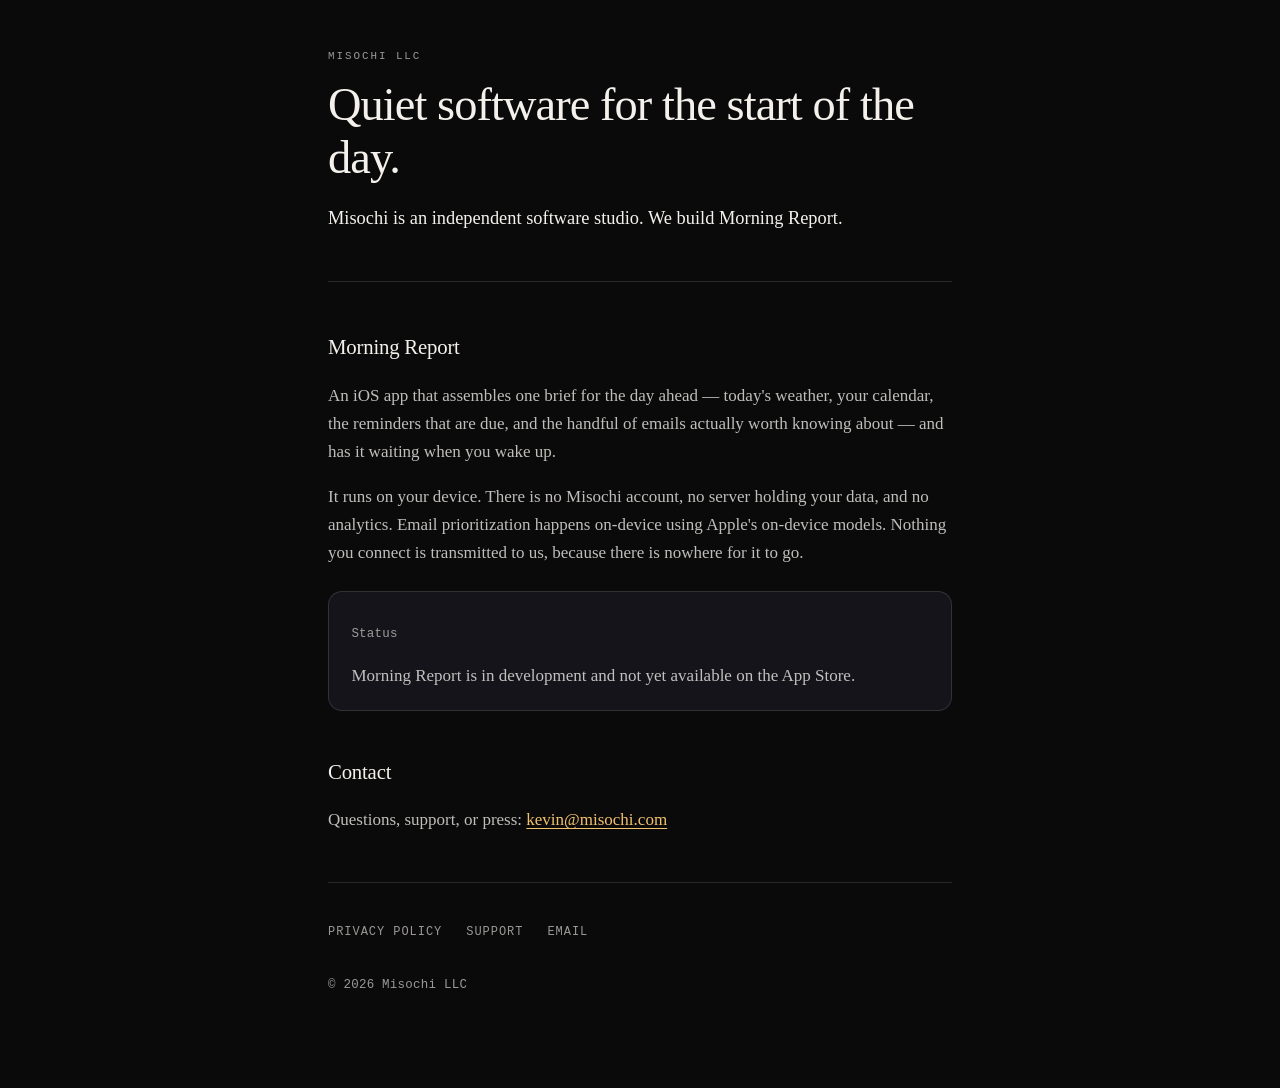
==== index.html @ 2ff9e0fa "Add misochi.com: landing, privacy policy, and support pages Static site for Misochi LLC. No build st" ====
<!doctype html>
<html lang="en">
<head>
<meta charset="utf-8">
<meta name="viewport" content="width=device-width, initial-scale=1">
<title>Misochi</title>
<meta name="description" content="Misochi builds Morning Report, an iOS app that turns your calendar, reminders, inbox, and weather into a single morning brief.">
<link rel="stylesheet" href="/style.css">
</head>
<body>
<div class="wrap">

  <p class="eyebrow">Misochi LLC</p>
  <h1>Quiet software for the start of the day.</h1>

  <p class="lede">Misochi is an independent software studio. We build Morning Report.</p>

  <hr>

  <h2>Morning Report</h2>

  <p>An iOS app that assembles one brief for the day ahead — today's weather, your calendar, the reminders that are due, and the handful of emails actually worth knowing about — and has it waiting when you wake up.</p>

  <p>It runs on your device. There is no Misochi account, no server holding your data, and no analytics. Email prioritization happens on-device using Apple's on-device models. Nothing you connect is transmitted to us, because there is nowhere for it to go.</p>

  <div class="card">
    <p class="meta">Status</p>
    <p>Morning Report is in development and not yet available on the App Store.</p>
  </div>

  <h2>Contact</h2>

  <p>Questions, support, or press: <a href="mailto:kevin@misochi.com">kevin@misochi.com</a></p>

  <nav class="site">
    <a href="/privacy">Privacy Policy</a>
    <a href="/support">Support</a>
    <a href="mailto:kevin@misochi.com">Email</a>
  </nav>

  <footer>
    <p class="meta">&copy; 2026 Misochi LLC</p>
  </footer>

</div>
</body>
</html>
---- style.css ----
/* Shared styles for misochi.com — mirrors the Morning Report app palette.
   Text opacities follow the WCAG AA audit in issue #29: every text tone
   clears 4.5:1 against the background. */

:root {
  --bg: #0a0a0b;
  --surface: #14141a;
  --text: #f4f1ec;
  --text2: rgba(244, 241, 236, 0.78);
  --text3: rgba(244, 241, 236, 0.62);
  --amber: #f2c16d;
  --hairline: rgba(255, 255, 255, 0.12);
  --measure: 42rem;
}

* { box-sizing: border-box; }

body {
  margin: 0;
  background: var(--bg);
  color: var(--text);
  font-family: ui-serif, Georgia, "Times New Roman", serif;
  font-size: 17px;
  line-height: 1.65;
  -webkit-text-size-adjust: 100%;
}

.wrap {
  max-width: var(--measure);
  margin: 0 auto;
  padding: 3rem 1.5rem 5rem;
}

.eyebrow {
  font-family: ui-monospace, SFMono-Regular, Menlo, monospace;
  font-size: 0.68rem;
  letter-spacing: 0.18em;
  text-transform: uppercase;
  color: var(--text3);
  margin: 0 0 0.75rem;
}

h1 {
  font-size: clamp(2rem, 6vw, 2.9rem);
  font-weight: 300;
  letter-spacing: -0.02em;
  line-height: 1.15;
  margin: 0 0 1rem;
}

h2 {
  font-size: 1.3rem;
  font-weight: 500;
  letter-spacing: -0.01em;
  margin: 2.75rem 0 0.75rem;
}

h3 {
  font-size: 1.05rem;
  font-weight: 500;
  margin: 1.75rem 0 0.5rem;
}

p, li { color: var(--text2); }
li { margin-bottom: 0.4rem; }

a { color: var(--amber); text-decoration: underline; text-underline-offset: 0.2em; }
a:hover { text-decoration-thickness: 2px; }

strong { color: var(--text); font-weight: 600; }

hr {
  border: 0;
  border-top: 1px solid var(--hairline);
  margin: 3rem 0;
}

.lede { font-size: 1.15rem; color: var(--text); }

.meta {
  font-family: ui-monospace, SFMono-Regular, Menlo, monospace;
  font-size: 0.78rem;
  color: var(--text3);
  letter-spacing: 0.02em;
}

.card {
  background: var(--surface);
  border: 1px solid var(--hairline);
  border-radius: 14px;
  padding: 1.25rem 1.4rem;
  margin: 1.5rem 0;
}

.card p:last-child, .card ul:last-child { margin-bottom: 0; }

nav.site {
  display: flex;
  gap: 1.5rem;
  flex-wrap: wrap;
  padding-top: 2.5rem;
  margin-top: 3rem;
  border-top: 1px solid var(--hairline);
  font-family: ui-monospace, SFMono-Regular, Menlo, monospace;
  font-size: 0.75rem;
  letter-spacing: 0.08em;
  text-transform: uppercase;
}

nav.site a { color: var(--text3); text-decoration: none; }
nav.site a:hover { color: var(--amber); }

footer { margin-top: 2rem; }

table {
  width: 100%;
  border-collapse: collapse;
  margin: 1.25rem 0;
  font-size: 0.95rem;
}

.scroll-x { overflow-x: auto; }

th, td {
  text-align: left;
  padding: 0.6rem 0.75rem;
  border-bottom: 1px solid var(--hairline);
  vertical-align: top;
}

th { color: var(--text); font-weight: 600; white-space: nowrap; }
td { color: var(--text2); }
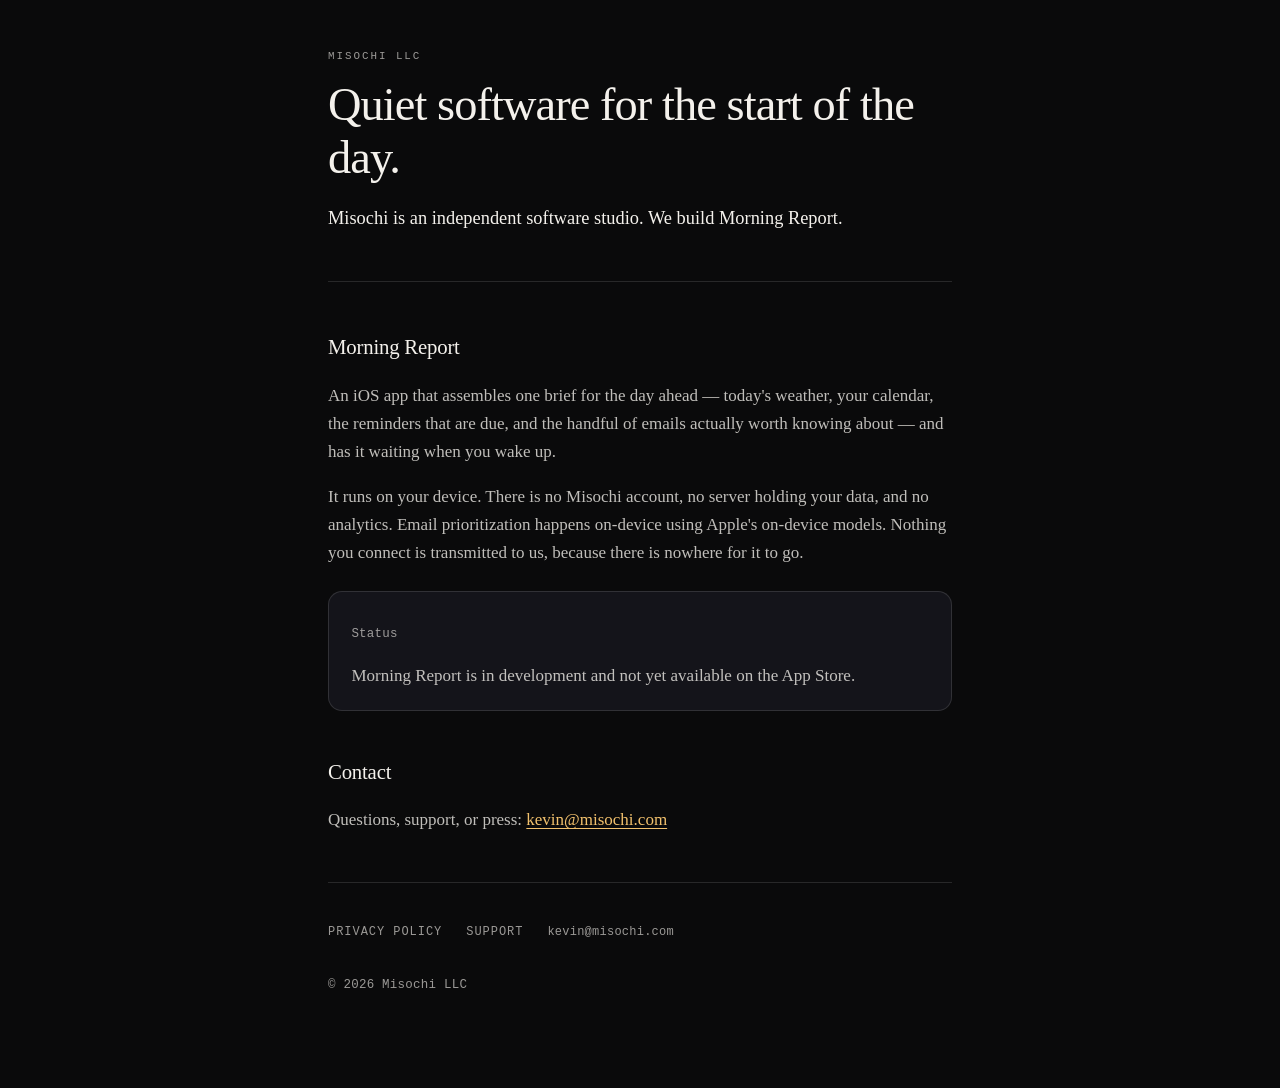
==== commit 48f1ca16: "Show the contact address itself in the footer nav The footer linked the bare word "Email". When a vi" ====
--- a/index.html
+++ b/index.html
@@ -35,7 +35,7 @@
   <nav class="site">
     <a href="/privacy">Privacy Policy</a>
     <a href="/support">Support</a>
-    <a href="mailto:kevin@misochi.com">Email</a>
+    <a class="email" href="mailto:kevin@misochi.com">kevin@misochi.com</a>
   </nav>
 
   <footer>
--- a/style.css
+++ b/style.css
@@ -110,6 +110,14 @@
 nav.site a { color: var(--text3); text-decoration: none; }
 nav.site a:hover { color: var(--amber); }
 
+/* The address is shown literally so it stays readable and copyable even when
+   the visitor has no mailto: handler registered. Opt out of the nav's
+   uppercasing — an email address in caps is harder to read and to transcribe. */
+nav.site a.email {
+  text-transform: none;
+  letter-spacing: 0.02em;
+}
+
 footer { margin-top: 2rem; }
 
 table {
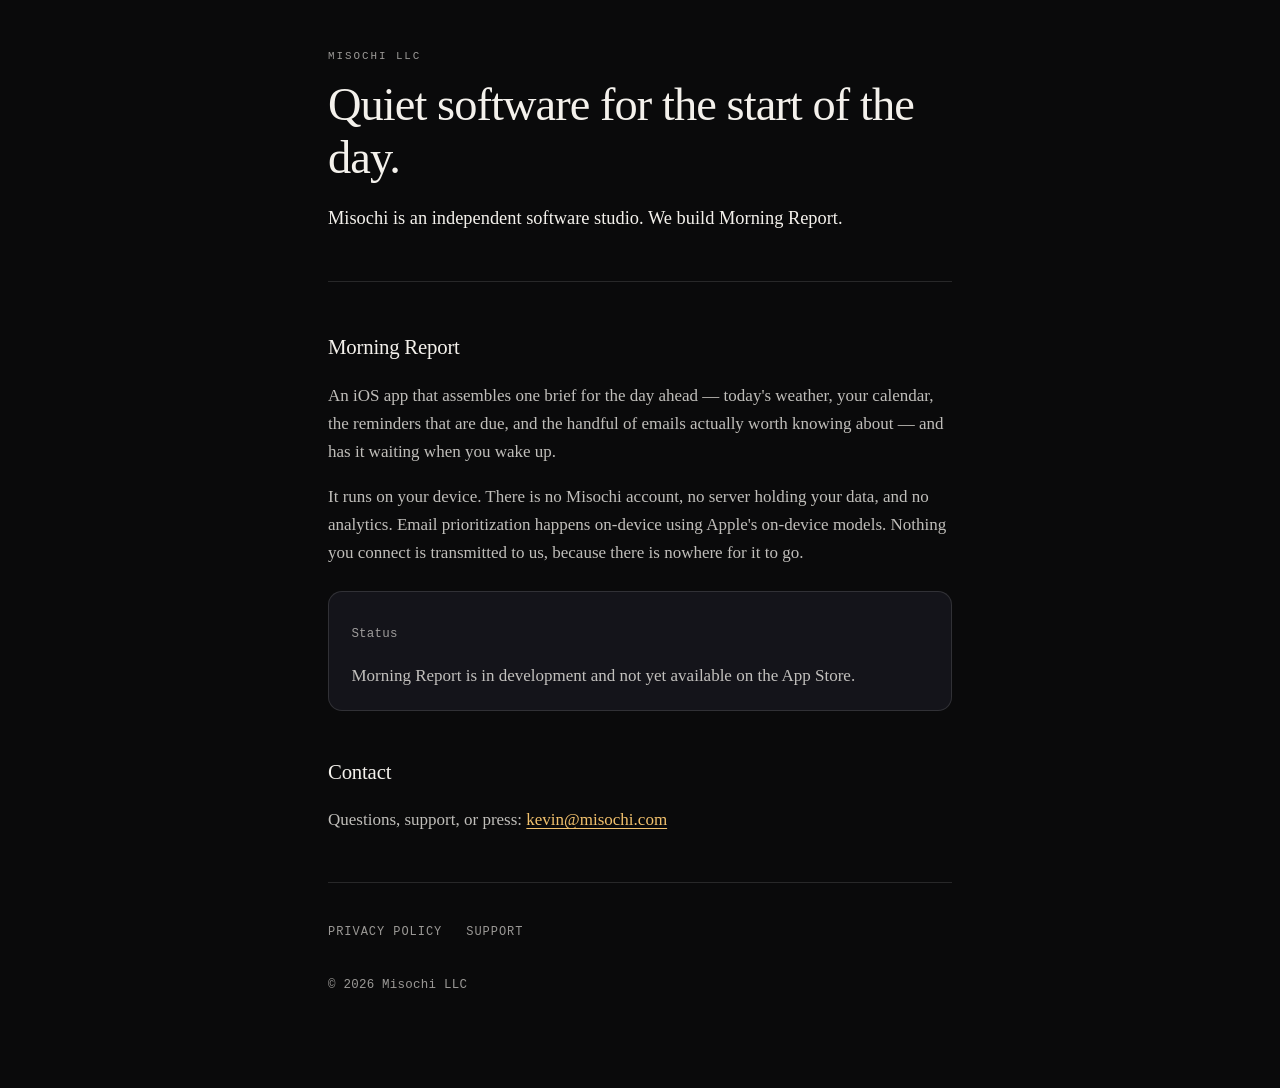
==== commit 49644a55: "Drop the email link from the footer nav The address already appears in each page's contact section, " ====
--- a/index.html
+++ b/index.html
@@ -35,7 +35,6 @@
   <nav class="site">
     <a href="/privacy">Privacy Policy</a>
     <a href="/support">Support</a>
-    <a class="email" href="mailto:kevin@misochi.com">kevin@misochi.com</a>
   </nav>
 
   <footer>
--- a/style.css
+++ b/style.css
@@ -110,14 +110,6 @@
 nav.site a { color: var(--text3); text-decoration: none; }
 nav.site a:hover { color: var(--amber); }
 
-/* The address is shown literally so it stays readable and copyable even when
-   the visitor has no mailto: handler registered. Opt out of the nav's
-   uppercasing — an email address in caps is harder to read and to transcribe. */
-nav.site a.email {
-  text-transform: none;
-  letter-spacing: 0.02em;
-}
-
 footer { margin-top: 2rem; }
 
 table {
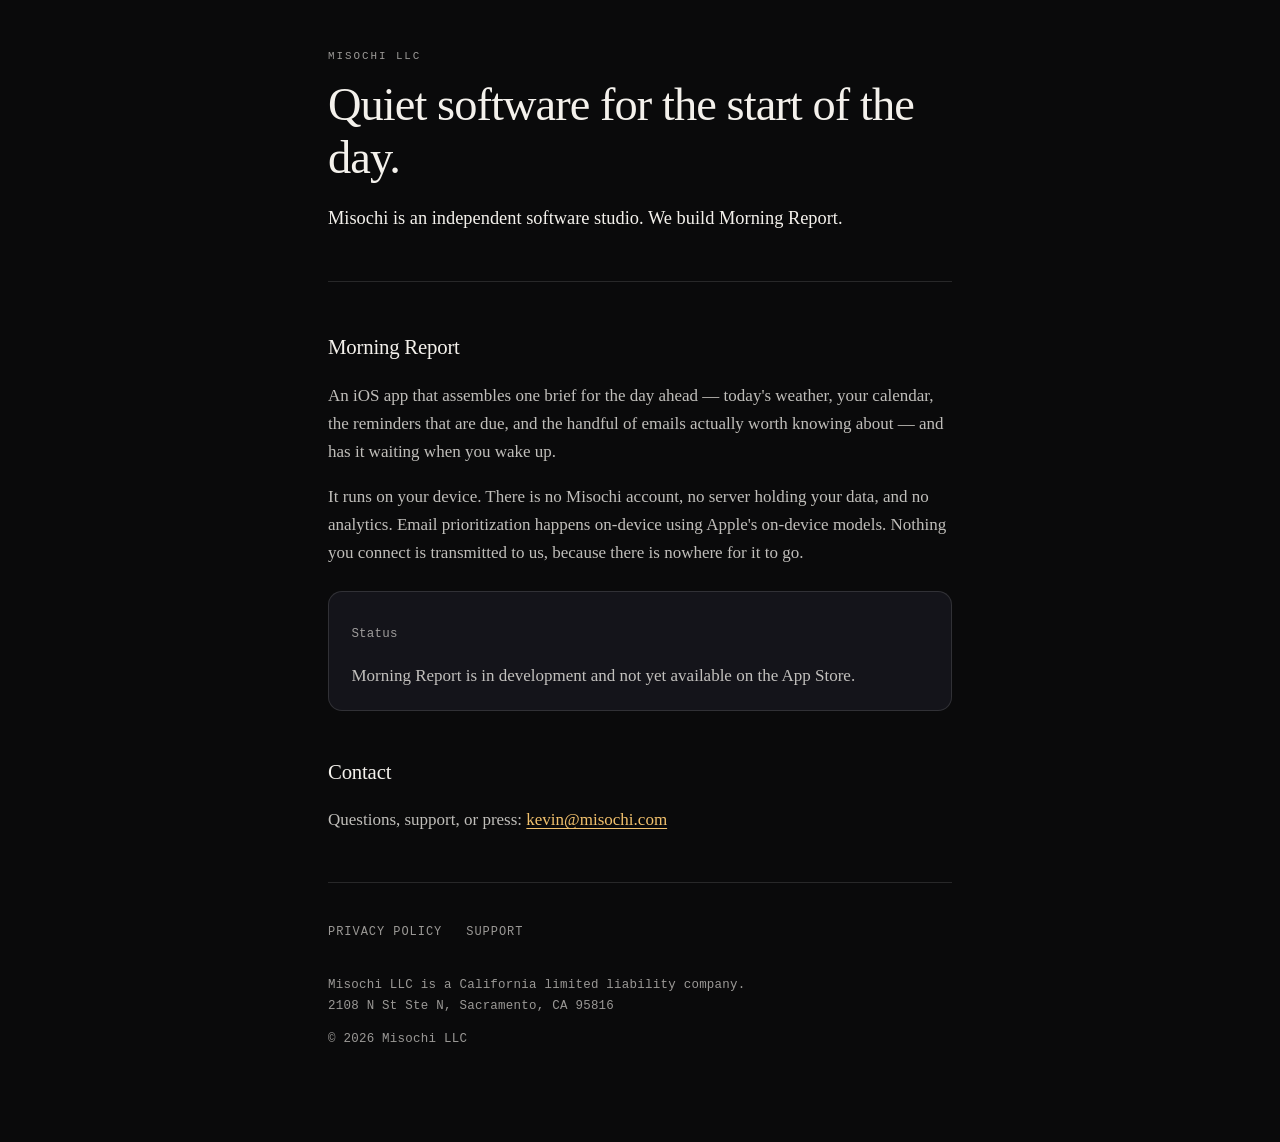
==== commit 5561a4c5: "Identify the legal entity and business address in the site footer Apple's organization enrollment re" ====
--- a/index.html
+++ b/index.html
@@ -38,6 +38,10 @@
   </nav>
 
   <footer>
+    <p class="meta">
+      Misochi LLC is a California limited liability company.<br>
+      2108 N St Ste N, Sacramento, CA 95816
+    </p>
     <p class="meta">&copy; 2026 Misochi LLC</p>
   </footer>
 
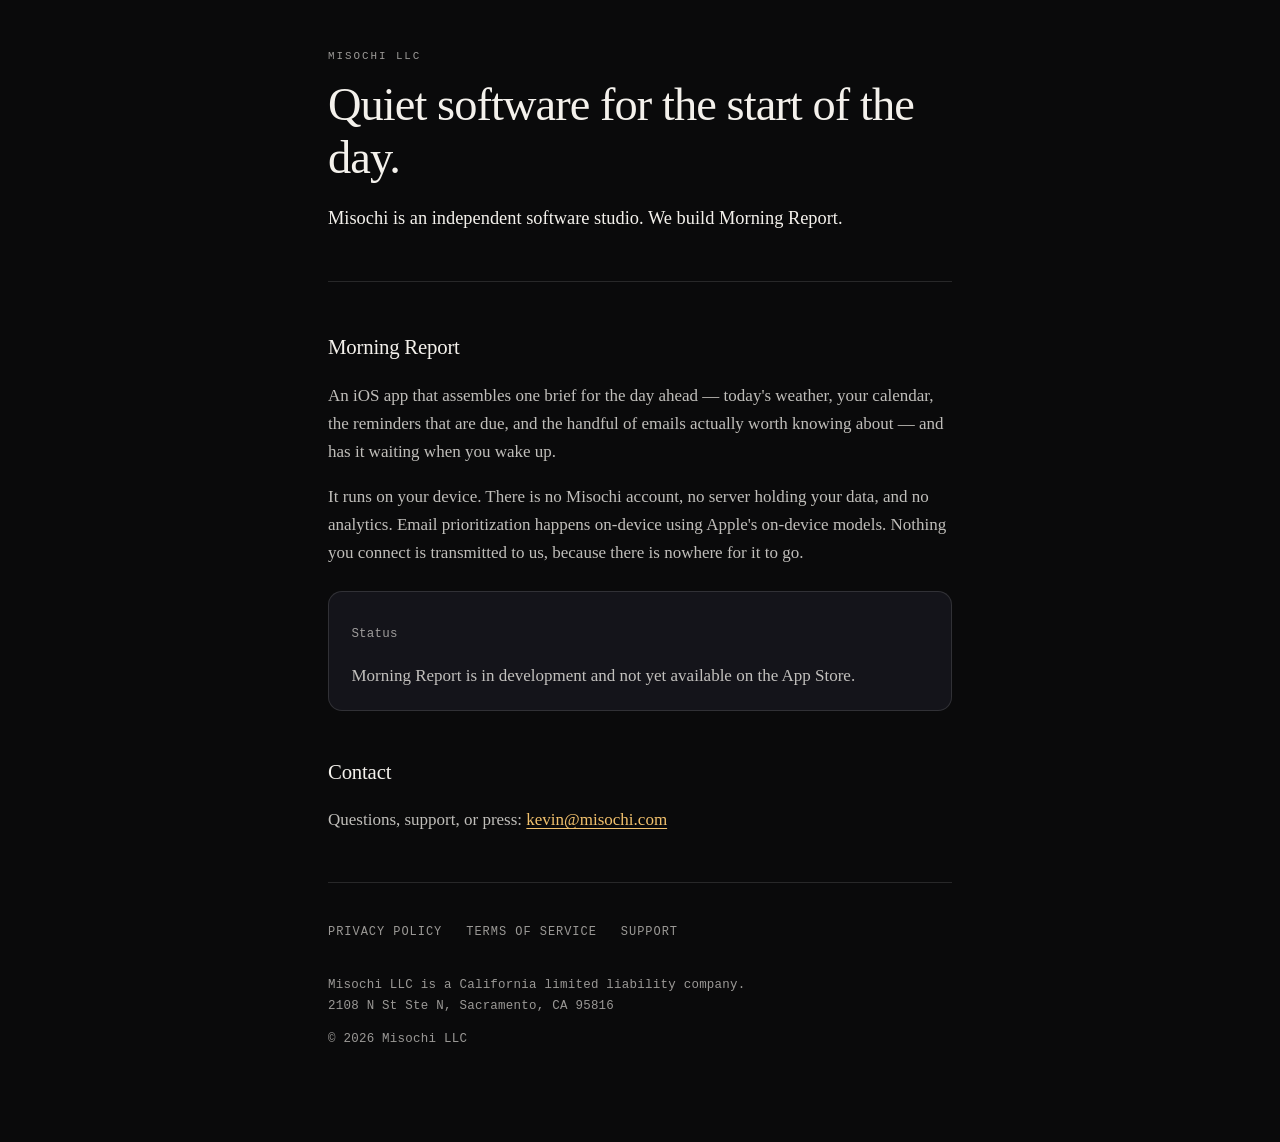
==== commit 24a556c6: "Add a Terms of Service page Google's OAuth branding page takes a terms URL alongside the privacy pol" ====
--- a/index.html
+++ b/index.html
@@ -34,6 +34,7 @@
 
   <nav class="site">
     <a href="/privacy">Privacy Policy</a>
+    <a href="/terms">Terms of Service</a>
     <a href="/support">Support</a>
   </nav>
 
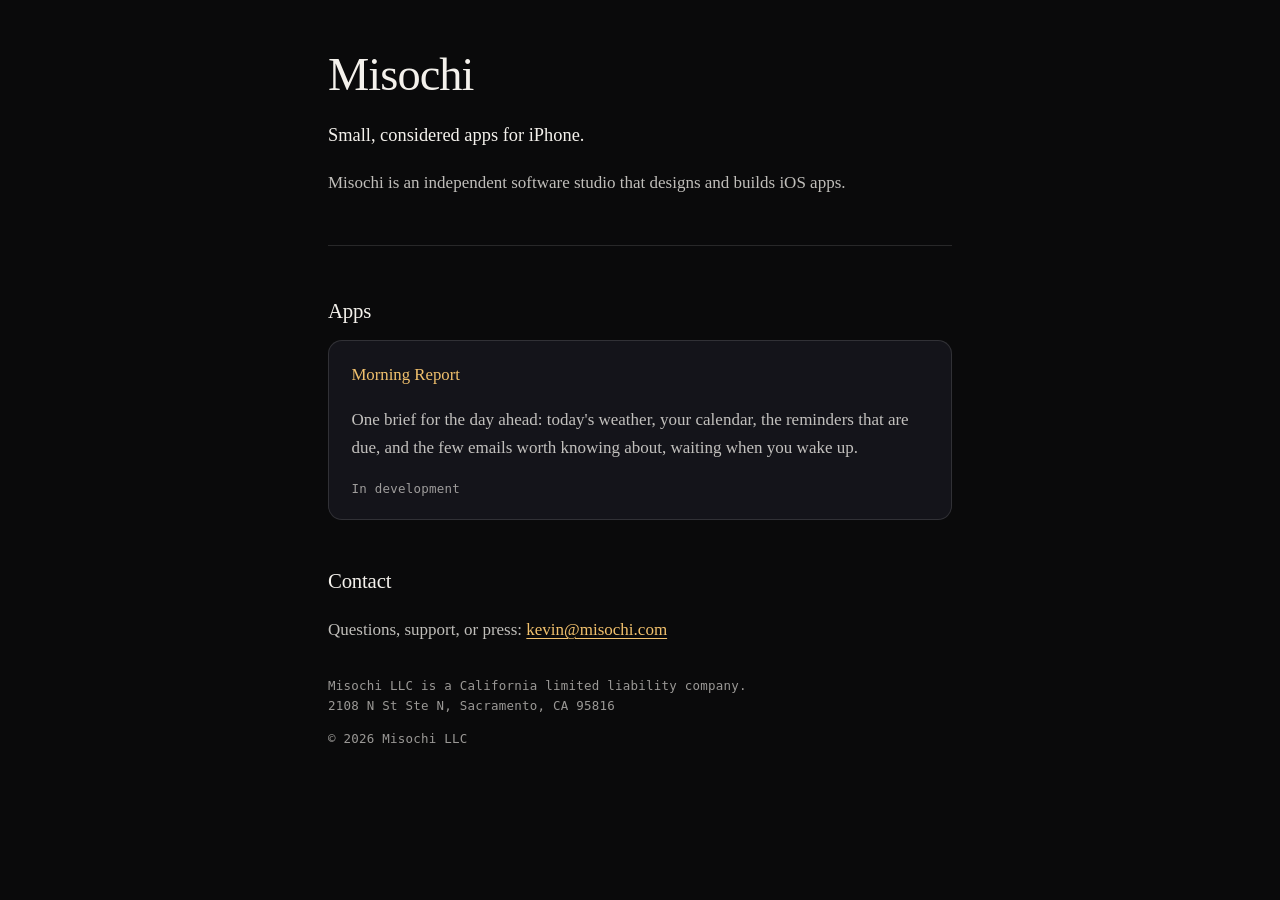
==== commit 3ba03a33: "Move Morning Report under /morning-report and list apps on the home page The home page now introduce" ====
--- a/index.html
+++ b/index.html
@@ -4,39 +4,33 @@
 <meta charset="utf-8">
 <meta name="viewport" content="width=device-width, initial-scale=1">
 <title>Misochi</title>
-<meta name="description" content="Misochi builds Morning Report, an iOS app that turns your calendar, reminders, inbox, and weather into a single morning brief.">
+<meta name="description" content="Misochi is an independent studio that designs and builds apps for iPhone.">
 <link rel="stylesheet" href="/style.css">
 </head>
 <body>
 <div class="wrap">
 
-  <p class="eyebrow">Misochi LLC</p>
-  <h1>Quiet software for the start of the day.</h1>
+  <h1>Misochi</h1>
 
-  <p class="lede">Misochi is an independent software studio. We build Morning Report.</p>
+  <p class="lede">Small, considered apps for iPhone.</p>
+
+  <p>Misochi is an independent software studio that designs and builds iOS apps.</p>
 
   <hr>
 
-  <h2>Morning Report</h2>
+  <h2>Apps</h2>
 
-  <p>An iOS app that assembles one brief for the day ahead — today's weather, your calendar, the reminders that are due, and the handful of emails actually worth knowing about — and has it waiting when you wake up.</p>
-
-  <p>It runs on your device. There is no Misochi account, no server holding your data, and no analytics. Email prioritization happens on-device using Apple's on-device models. Nothing you connect is transmitted to us, because there is nowhere for it to go.</p>
-
-  <div class="card">
-    <p class="meta">Status</p>
-    <p>Morning Report is in development and not yet available on the App Store.</p>
-  </div>
+  <ul class="products">
+    <li class="card">
+      <h3><a href="/morning-report">Morning Report</a></h3>
+      <p>One brief for the day ahead: today's weather, your calendar, the reminders that are due, and the few emails worth knowing about, waiting when you wake up.</p>
+      <p class="meta">In development</p>
+    </li>
+  </ul>
 
   <h2>Contact</h2>
 
   <p>Questions, support, or press: <a href="mailto:kevin@misochi.com">kevin@misochi.com</a></p>
-
-  <nav class="site">
-    <a href="/privacy">Privacy Policy</a>
-    <a href="/terms">Terms of Service</a>
-    <a href="/support">Support</a>
-  </nav>
 
   <footer>
     <p class="meta">
--- a/style.css
+++ b/style.css
@@ -94,6 +94,15 @@
 
 .card p:last-child, .card ul:last-child { margin-bottom: 0; }
 
+.eyebrow a { color: inherit; text-decoration: none; }
+.eyebrow a:hover { color: var(--amber); }
+
+/* Home page app list — one .card per app. */
+.products { list-style: none; padding: 0; margin: 0; }
+.products li { margin: 0 0 1rem; }
+.products h3 { margin-top: 0; }
+.products h3 a { text-decoration: none; }
+
 nav.site {
   display: flex;
   gap: 1.5rem;
